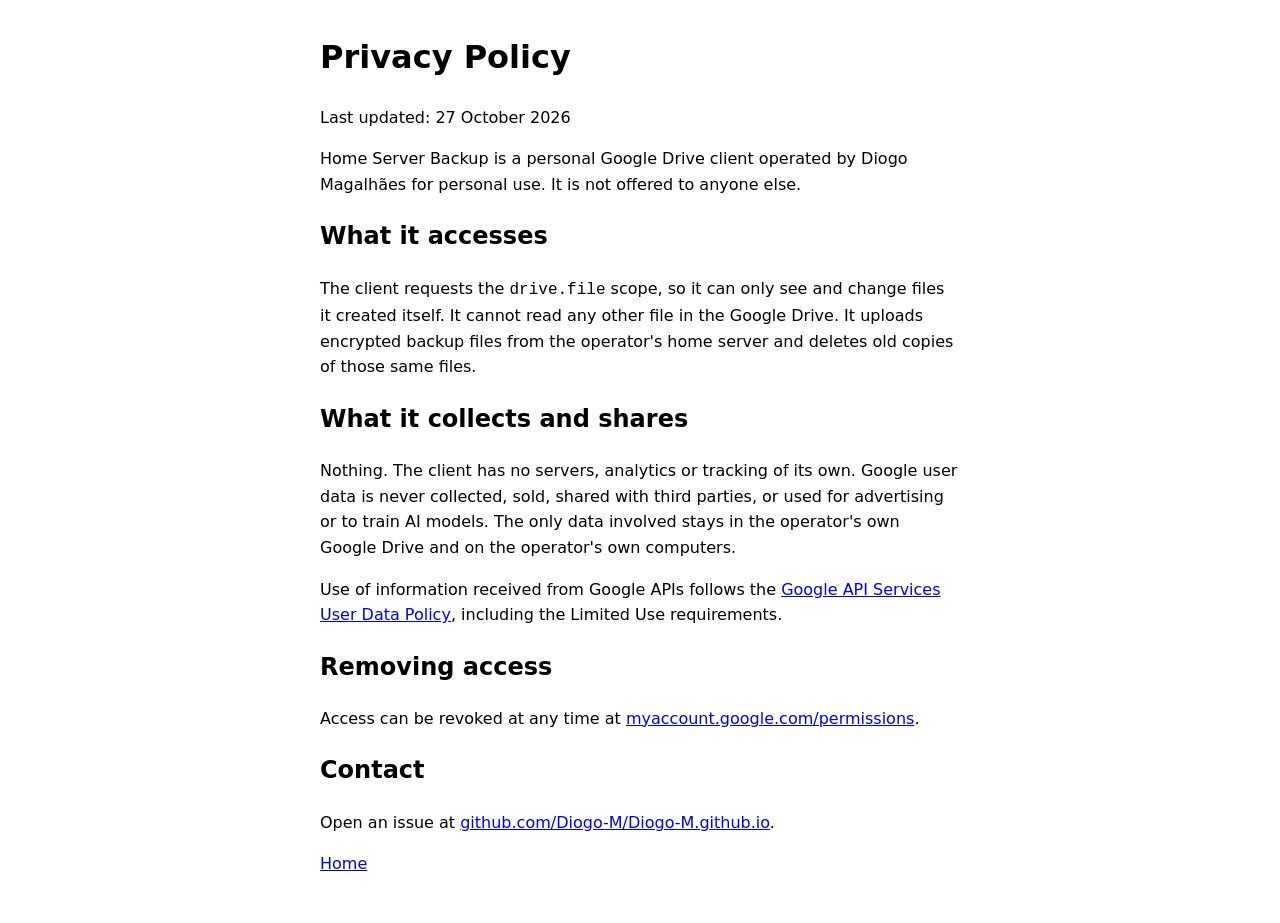
==== privacy.html @ 906d2515 "Add homepage and privacy policy for the Home Server Backup Drive client Co-Authored-By: Claude Opus " ====
<!doctype html>
<html lang="en">
<head>
  <meta charset="utf-8">
  <meta name="viewport" content="width=device-width, initial-scale=1">
  <title>Privacy Policy – Home Server Backup</title>
  <link rel="stylesheet" href="styles.css">
</head>
<body>
  <main>
    <h1>Privacy Policy</h1>
    <p>Last updated: 27 October 2026</p>

    <p>
      Home Server Backup is a personal Google Drive client operated by
      Diogo Magalhães for personal use. It is not offered to anyone else.
    </p>

    <h2>What it accesses</h2>
    <p>
      The client requests the <code>drive.file</code> scope, so it can only see and
      change files it created itself. It cannot read any other file in the Google Drive.
      It uploads encrypted backup files from the operator's home server and deletes
      old copies of those same files.
    </p>

    <h2>What it collects and shares</h2>
    <p>
      Nothing. The client has no servers, analytics or tracking of its own. Google
      user data is never collected, sold, shared with third parties, or used for
      advertising or to train AI models. The only data involved stays in the
      operator's own Google Drive and on the operator's own computers.
    </p>
    <p>
      Use of information received from Google APIs follows the
      <a href="https://developers.google.com/terms/api-services-user-data-policy">Google API Services User Data Policy</a>,
      including the Limited Use requirements.
    </p>

    <h2>Removing access</h2>
    <p>
      Access can be revoked at any time at
      <a href="https://myaccount.google.com/permissions">myaccount.google.com/permissions</a>.
    </p>

    <h2>Contact</h2>
    <p>
      Open an issue at
      <a href="https://github.com/Diogo-M/Diogo-M.github.io/issues">github.com/Diogo-M/Diogo-M.github.io</a>.
    </p>

    <p><a href="./">Home</a></p>
  </main>
</body>
</html>
---- styles.css ----
:root {
  color-scheme: light dark;
}

body {
  margin: 0;
  font: 16px/1.6 system-ui, sans-serif;
}

main {
  max-width: 40rem;
  margin: 0 auto;
  padding: 2rem 1rem;
}

h1 {
  margin-top: 0;
}
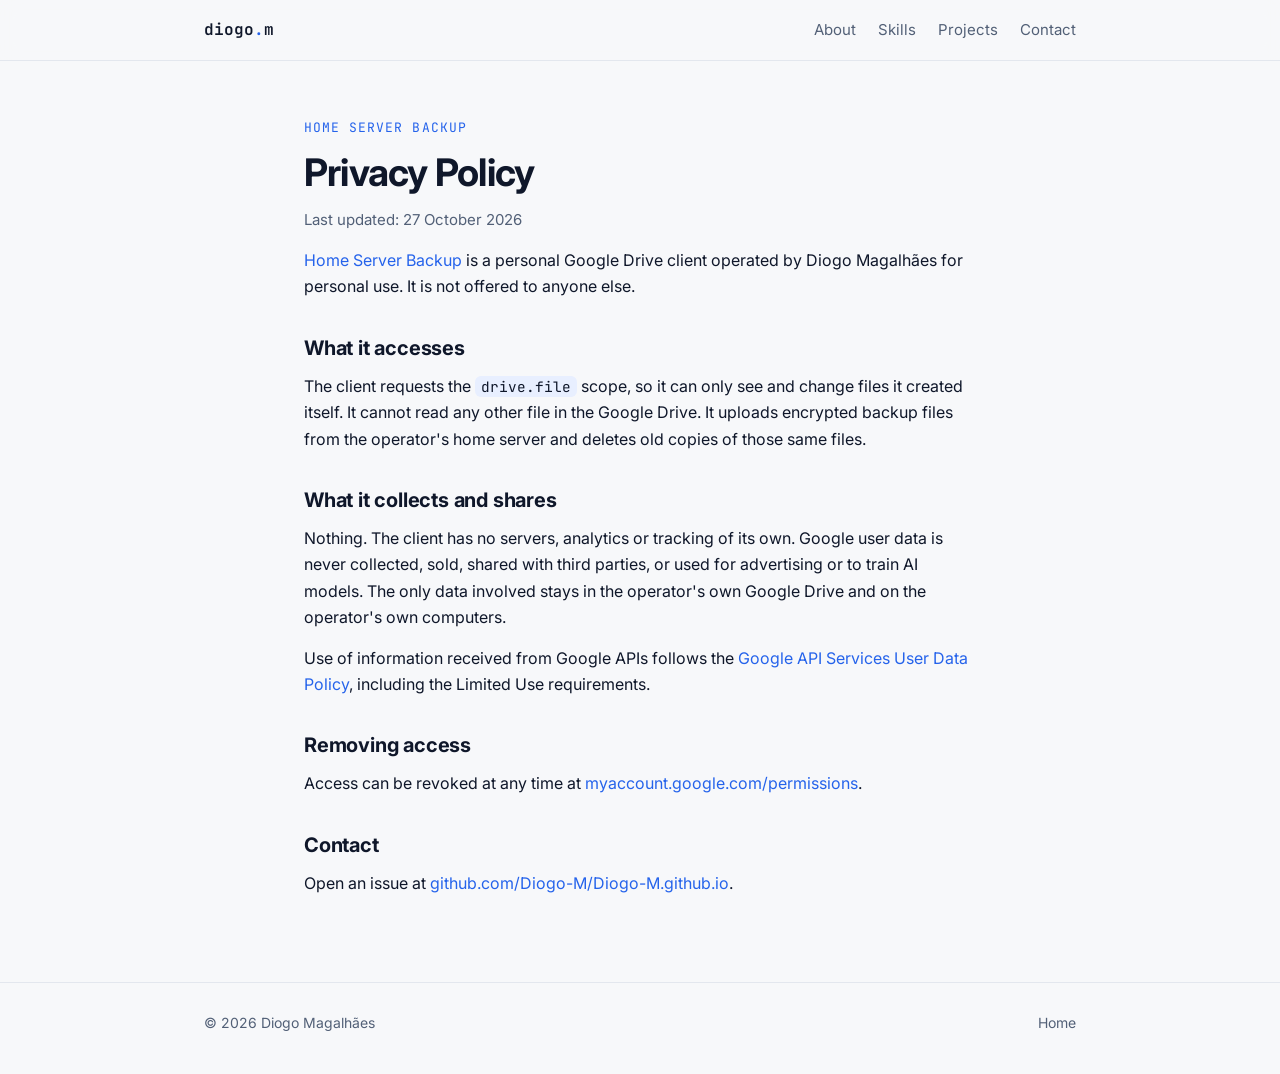
==== commit 2a9372a8: "Turn the homepage into my personal site Keeps the Home Server Backup project card and privacy policy" ====
--- a/privacy.html
+++ b/privacy.html
@@ -3,17 +3,34 @@
 <head>
   <meta charset="utf-8">
   <meta name="viewport" content="width=device-width, initial-scale=1">
-  <title>Privacy Policy – Home Server Backup</title>
+  <title>Privacy Policy · Home Server Backup</title>
+  <link rel="icon" href="assets/favicon.svg" type="image/svg+xml">
+  <link rel="preconnect" href="https://fonts.googleapis.com">
+  <link rel="preconnect" href="https://fonts.gstatic.com" crossorigin>
+  <link rel="stylesheet" href="https://fonts.googleapis.com/css2?family=Inter:wght@400;500;600;700&family=JetBrains+Mono:wght@400;500;600&display=swap">
   <link rel="stylesheet" href="styles.css">
 </head>
 <body>
-  <main>
+  <header class="site-header">
+    <div class="wrap">
+      <a class="brand" href="./">diogo<span>.</span>m</a>
+      <nav class="nav" aria-label="Sections">
+        <a href="./#about">About</a>
+        <a href="./#skills">Skills</a>
+        <a href="./#projects">Projects</a>
+        <a href="./#contact">Contact</a>
+      </nav>
+    </div>
+  </header>
+
+  <main class="wrap doc">
+    <p class="section-label">Home Server Backup</p>
     <h1>Privacy Policy</h1>
-    <p>Last updated: 27 October 2026</p>
+    <p class="updated">Last updated: 27 October 2026</p>
 
     <p>
-      Home Server Backup is a personal Google Drive client operated by
-      Diogo Magalhães for personal use. It is not offered to anyone else.
+      <a href="./#home-server-backup">Home Server Backup</a> is a personal Google Drive client
+      operated by Diogo Magalhães for personal use. It is not offered to anyone else.
     </p>
 
     <h2>What it accesses</h2>
@@ -48,8 +65,13 @@
       Open an issue at
       <a href="https://github.com/Diogo-M/Diogo-M.github.io/issues">github.com/Diogo-M/Diogo-M.github.io</a>.
     </p>
+  </main>
 
-    <p><a href="./">Home</a></p>
-  </main>
+  <footer class="site-footer">
+    <div class="wrap">
+      <span>© 2026 Diogo Magalhães</span>
+      <a href="./">Home</a>
+    </div>
+  </footer>
 </body>
 </html>
--- a/styles.css
+++ b/styles.css
@@ -1,18 +1,483 @@
 :root {
-  color-scheme: light dark;
+  --bg: #f7f8fa;
+  --surface: #ffffff;
+  --text: #0f172a;
+  --muted: #526077;
+  --border: #e3e7ee;
+  --accent: #2563eb;
+  --accent-soft: #e8efff;
+  --shadow: 0 1px 2px rgb(15 23 42 / 0.04), 0 8px 24px rgb(15 23 42 / 0.06);
+  --mono: "JetBrains Mono", ui-monospace, SFMono-Regular, Consolas, monospace;
+  --sans: "Inter", system-ui, -apple-system, "Segoe UI", sans-serif;
+  color-scheme: light;
+}
+
+@media (prefers-color-scheme: dark) {
+  :root {
+    --bg: #0b1020;
+    --surface: #121a2e;
+    --text: #e6ebf5;
+    --muted: #96a3bb;
+    --border: #233050;
+    --accent: #6ea0ff;
+    --accent-soft: #18264a;
+    --shadow: 0 1px 2px rgb(0 0 0 / 0.3), 0 8px 24px rgb(0 0 0 / 0.25);
+    color-scheme: dark;
+  }
+}
+
+* {
+  box-sizing: border-box;
+}
+
+html {
+  scroll-behavior: smooth;
 }
 
 body {
   margin: 0;
-  font: 16px/1.6 system-ui, sans-serif;
-}
-
-main {
-  max-width: 40rem;
+  background: var(--bg);
+  color: var(--text);
+  font: 16px/1.65 var(--sans);
+  -webkit-font-smoothing: antialiased;
+}
+
+a {
+  color: var(--accent);
+  text-decoration: none;
+}
+
+a:hover {
+  text-decoration: underline;
+}
+
+.wrap {
+  max-width: 920px;
   margin: 0 auto;
-  padding: 2rem 1rem;
+  padding: 0 24px;
+}
+
+/* Header */
+
+.site-header {
+  position: sticky;
+  top: 0;
+  z-index: 10;
+  background: color-mix(in srgb, var(--bg) 85%, transparent);
+  backdrop-filter: blur(10px);
+  border-bottom: 1px solid var(--border);
+}
+
+.site-header .wrap {
+  display: flex;
+  align-items: center;
+  justify-content: space-between;
+  height: 60px;
+}
+
+.brand {
+  font-family: var(--mono);
+  font-weight: 600;
+  color: var(--text);
+}
+
+.brand span {
+  color: var(--accent);
+}
+
+.nav {
+  display: flex;
+  gap: 22px;
+  font-size: 15px;
+}
+
+.nav a {
+  color: var(--muted);
+}
+
+.nav a:hover {
+  color: var(--text);
+  text-decoration: none;
+}
+
+/* Hero */
+
+.hero {
+  padding: 88px 0 72px;
+}
+
+.hero .wrap {
+  display: grid;
+  grid-template-columns: auto 1fr;
+  gap: 40px;
+  align-items: center;
+}
+
+.avatar {
+  width: 168px;
+  height: 168px;
+  border-radius: 50%;
+  border: 4px solid var(--surface);
+  box-shadow: var(--shadow), 0 0 0 1px var(--border);
+}
+
+.eyebrow {
+  font-family: var(--mono);
+  font-size: 14px;
+  color: var(--accent);
+  margin: 0 0 8px;
 }
 
 h1 {
-  margin-top: 0;
-}
+  font-size: clamp(36px, 6vw, 52px);
+  line-height: 1.1;
+  letter-spacing: -0.02em;
+  margin: 0 0 14px;
+}
+
+.lead {
+  font-size: 19px;
+  color: var(--muted);
+  margin: 0 0 22px;
+  max-width: 34em;
+}
+
+.meta {
+  display: flex;
+  flex-wrap: wrap;
+  gap: 8px 18px;
+  color: var(--muted);
+  font-size: 15px;
+  margin-bottom: 26px;
+}
+
+.meta span {
+  display: inline-flex;
+  align-items: center;
+  gap: 6px;
+}
+
+.actions {
+  display: flex;
+  flex-wrap: wrap;
+  gap: 10px;
+}
+
+.btn {
+  display: inline-flex;
+  align-items: center;
+  gap: 8px;
+  padding: 10px 16px;
+  border-radius: 10px;
+  border: 1px solid var(--border);
+  background: var(--surface);
+  color: var(--text);
+  font-weight: 500;
+  font-size: 15px;
+  transition: border-color 0.15s, transform 0.15s;
+}
+
+.btn:hover {
+  border-color: var(--accent);
+  text-decoration: none;
+  transform: translateY(-1px);
+}
+
+.btn.primary {
+  background: var(--accent);
+  border-color: var(--accent);
+  color: #fff;
+}
+
+@media (prefers-color-scheme: dark) {
+  .btn.primary {
+    color: #0b1020;
+  }
+}
+
+.icon {
+  width: 18px;
+  height: 18px;
+  flex: none;
+  fill: none;
+  stroke: currentColor;
+  stroke-width: 2;
+  stroke-linecap: round;
+  stroke-linejoin: round;
+}
+
+/* Sections */
+
+section {
+  padding: 56px 0;
+  border-top: 1px solid var(--border);
+}
+
+.section-label {
+  font-family: var(--mono);
+  font-size: 13px;
+  text-transform: uppercase;
+  letter-spacing: 0.08em;
+  color: var(--accent);
+  margin: 0 0 6px;
+}
+
+h2 {
+  font-size: 28px;
+  letter-spacing: -0.01em;
+  margin: 0 0 24px;
+}
+
+.about {
+  display: grid;
+  grid-template-columns: 1.4fr 1fr;
+  gap: 40px;
+}
+
+.about p {
+  margin: 0 0 14px;
+}
+
+.facts {
+  list-style: none;
+  margin: 0;
+  padding: 20px 22px;
+  background: var(--surface);
+  border: 1px solid var(--border);
+  border-radius: 14px;
+  box-shadow: var(--shadow);
+}
+
+.facts li {
+  padding: 8px 0;
+  border-bottom: 1px dashed var(--border);
+  font-size: 15px;
+}
+
+.facts li:last-child {
+  border-bottom: 0;
+}
+
+.facts strong {
+  display: block;
+  font-family: var(--mono);
+  font-size: 12px;
+  font-weight: 500;
+  color: var(--muted);
+  text-transform: uppercase;
+  letter-spacing: 0.06em;
+}
+
+/* Skills */
+
+.skills {
+  display: grid;
+  grid-template-columns: repeat(3, 1fr);
+  gap: 16px;
+}
+
+.skill-group {
+  background: var(--surface);
+  border: 1px solid var(--border);
+  border-radius: 14px;
+  padding: 18px 20px;
+}
+
+.skill-group h3 {
+  font-size: 15px;
+  margin: 0 0 12px;
+}
+
+.chips {
+  display: flex;
+  flex-wrap: wrap;
+  gap: 8px;
+  margin: 0;
+  padding: 0;
+  list-style: none;
+}
+
+.chips li {
+  font-family: var(--mono);
+  font-size: 13px;
+  padding: 4px 10px;
+  border-radius: 999px;
+  background: var(--accent-soft);
+  color: var(--text);
+}
+
+/* Projects */
+
+.projects {
+  display: grid;
+  grid-template-columns: repeat(2, 1fr);
+  gap: 18px;
+}
+
+.card {
+  display: flex;
+  flex-direction: column;
+  background: var(--surface);
+  border: 1px solid var(--border);
+  border-radius: 16px;
+  padding: 24px;
+  box-shadow: var(--shadow);
+}
+
+.card-head {
+  display: flex;
+  align-items: center;
+  gap: 14px;
+  margin-bottom: 12px;
+}
+
+.card-head img {
+  width: 44px;
+  height: 44px;
+  border-radius: 10px;
+}
+
+.card h3 {
+  font-size: 19px;
+  margin: 0;
+}
+
+.card .kind {
+  font-size: 13px;
+  color: var(--muted);
+}
+
+.card p {
+  margin: 0 0 14px;
+  color: var(--muted);
+}
+
+.card ul.points {
+  margin: 0 0 18px;
+  padding-left: 18px;
+  font-size: 15px;
+}
+
+.card ul.points li {
+  margin-bottom: 4px;
+}
+
+.card .chips {
+  margin-top: auto;
+}
+
+.card .links {
+  display: flex;
+  gap: 16px;
+  margin-top: 16px;
+  font-size: 15px;
+  font-weight: 500;
+}
+
+/* Contact */
+
+.contact {
+  text-align: center;
+}
+
+.contact p {
+  color: var(--muted);
+  max-width: 32em;
+  margin: 0 auto 24px;
+}
+
+.contact .actions {
+  justify-content: center;
+}
+
+/* Footer */
+
+.site-footer {
+  border-top: 1px solid var(--border);
+  padding: 28px 0 40px;
+  font-size: 14px;
+  color: var(--muted);
+}
+
+.site-footer .wrap {
+  display: flex;
+  flex-wrap: wrap;
+  justify-content: space-between;
+  gap: 8px;
+}
+
+.site-footer a {
+  color: var(--muted);
+}
+
+/* Policy page */
+
+.doc {
+  max-width: 720px;
+  padding: 56px 24px 72px;
+}
+
+.doc h1 {
+  font-size: 38px;
+}
+
+.doc h2 {
+  font-size: 20px;
+  margin: 32px 0 8px;
+}
+
+.doc p {
+  margin: 0 0 14px;
+}
+
+.doc .updated {
+  color: var(--muted);
+  font-size: 15px;
+}
+
+code {
+  font-family: var(--mono);
+  font-size: 0.9em;
+  padding: 1px 6px;
+  border-radius: 6px;
+  background: var(--accent-soft);
+}
+
+/* Small screens */
+
+@media (max-width: 760px) {
+  .nav {
+    display: none;
+  }
+
+  .hero {
+    padding: 56px 0 48px;
+  }
+
+  .hero .wrap {
+    grid-template-columns: 1fr;
+    gap: 24px;
+  }
+
+  .avatar {
+    width: 112px;
+    height: 112px;
+  }
+
+  .about,
+  .projects {
+    grid-template-columns: 1fr;
+  }
+
+  .skills {
+    grid-template-columns: 1fr;
+  }
+
+  section {
+    padding: 44px 0;
+  }
+
+  .wrap {
+    padding: 0 16px;
+  }
+}
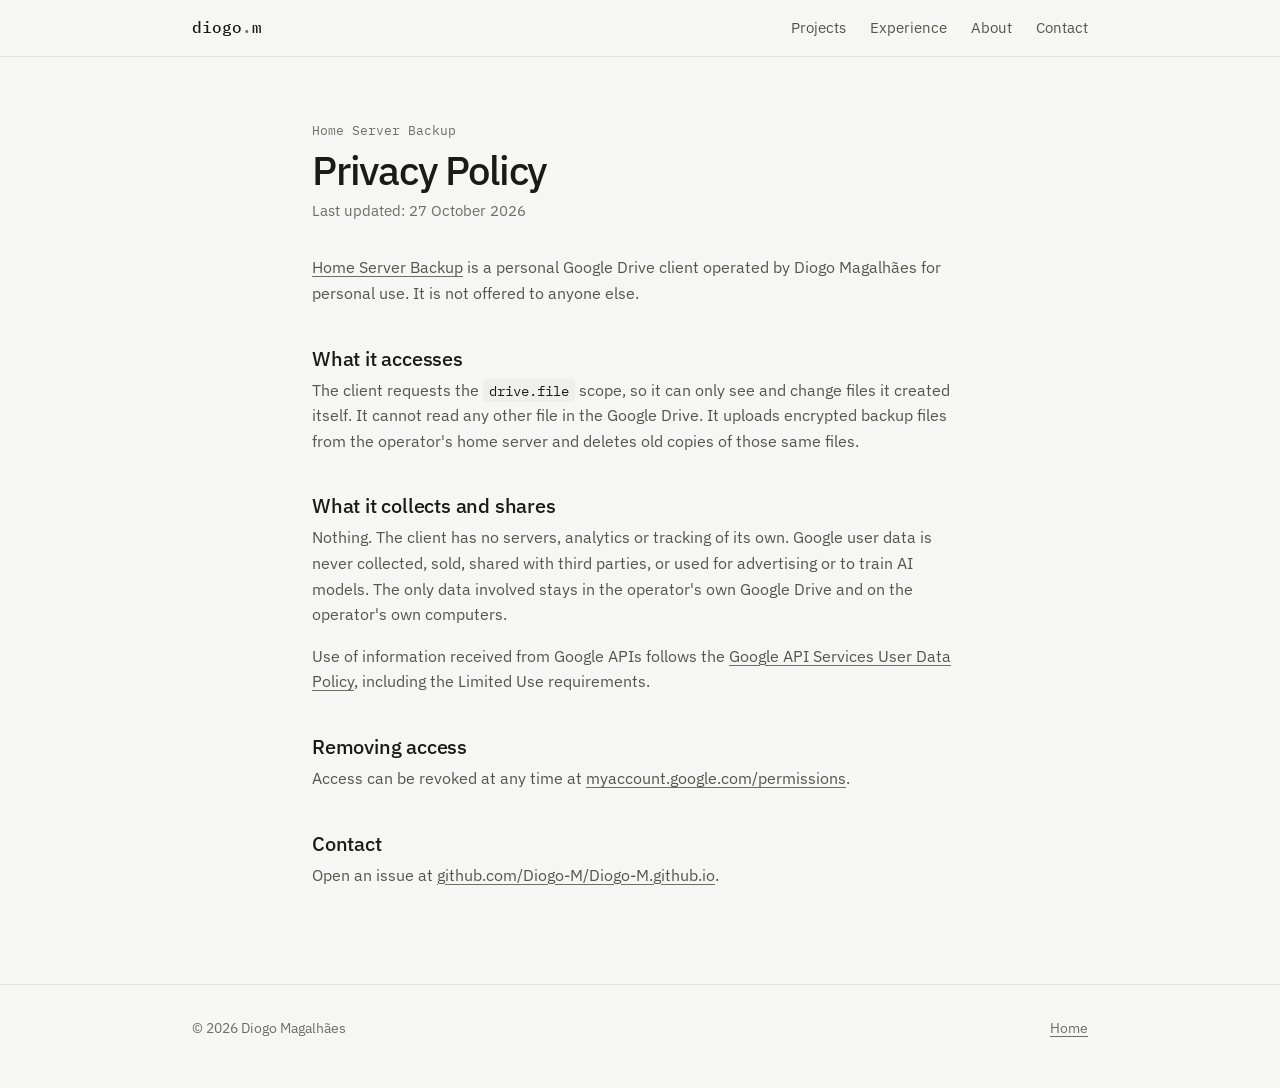
==== commit 1a8a9a54: "Redesign the homepage and add work experience Projects come first, each with a preview, followed by " ====
--- a/privacy.html
+++ b/privacy.html
@@ -2,12 +2,12 @@
 <html lang="en">
 <head>
   <meta charset="utf-8">
-  <meta name="viewport" content="width=device-width, initial-scale=1">
+  <meta name="viewport" content="width=device-width, initial-scale=1, viewport-fit=cover">
   <title>Privacy Policy · Home Server Backup</title>
   <link rel="icon" href="assets/favicon.svg" type="image/svg+xml">
   <link rel="preconnect" href="https://fonts.googleapis.com">
   <link rel="preconnect" href="https://fonts.gstatic.com" crossorigin>
-  <link rel="stylesheet" href="https://fonts.googleapis.com/css2?family=Inter:wght@400;500;600;700&family=JetBrains+Mono:wght@400;500;600&display=swap">
+  <link rel="stylesheet" href="https://fonts.googleapis.com/css2?family=IBM+Plex+Mono:wght@400;500&family=IBM+Plex+Sans:wght@400;500&display=swap">
   <link rel="stylesheet" href="styles.css">
 </head>
 <body>
@@ -15,16 +15,16 @@
     <div class="wrap">
       <a class="brand" href="./">diogo<span>.</span>m</a>
       <nav class="nav" aria-label="Sections">
+        <a href="./#projects">Projects</a>
+        <a href="./#experience">Experience</a>
         <a href="./#about">About</a>
-        <a href="./#skills">Skills</a>
-        <a href="./#projects">Projects</a>
         <a href="./#contact">Contact</a>
       </nav>
     </div>
   </header>
 
   <main class="wrap doc">
-    <p class="section-label">Home Server Backup</p>
+    <p class="kicker">Home Server Backup</p>
     <h1>Privacy Policy</h1>
     <p class="updated">Last updated: 27 October 2026</p>
 
--- a/styles.css
+++ b/styles.css
@@ -1,29 +1,55 @@
+/* Workbench: one left-aligned column, a quiet steel ramp, garage-paint yellow only where something is live or filled in.
+   Signature: mono key + value log lines (nightly run, the phone form, tools). */
 :root {
-  --bg: #f7f8fa;
+  --bg: #f6f6f4;
   --surface: #ffffff;
-  --text: #0f172a;
-  --muted: #526077;
-  --border: #e3e7ee;
-  --accent: #2563eb;
-  --accent-soft: #e8efff;
-  --shadow: 0 1px 2px rgb(15 23 42 / 0.04), 0 8px 24px rgb(15 23 42 / 0.06);
-  --mono: "JetBrains Mono", ui-monospace, SFMono-Regular, Consolas, monospace;
-  --sans: "Inter", system-ui, -apple-system, "Segoe UI", sans-serif;
-  color-scheme: light;
+  --raised: #efefeb;
+  --text: #1a1a18;
+  --text-2: #55554f;
+  --muted: #6e6e67;
+  --line: rgb(26 26 24 / 0.09);
+  --paint: #f2b531;
+  --paint-ink: #85560a;
+  --on-paint: #1a1a18;
+  --on-text: #ffffff;
+  --shadow: 0 1px 2px rgb(0 0 0 / 0.04), 0 8px 24px rgb(0 0 0 / 0.05);
+  --sans: "IBM Plex Sans", system-ui, -apple-system, "Segoe UI", sans-serif;
+  --mono: "IBM Plex Mono", ui-monospace, Consolas, monospace;
+  --ease: cubic-bezier(0.22, 1, 0.36, 1);
 }
 
 @media (prefers-color-scheme: dark) {
-  :root {
-    --bg: #0b1020;
-    --surface: #121a2e;
-    --text: #e6ebf5;
-    --muted: #96a3bb;
-    --border: #233050;
-    --accent: #6ea0ff;
-    --accent-soft: #18264a;
-    --shadow: 0 1px 2px rgb(0 0 0 / 0.3), 0 8px 24px rgb(0 0 0 / 0.25);
+  :root:not([data-theme="light"]) {
+    --bg: #141413;
+    --surface: #1b1b19;
+    --raised: #252522;
+    --text: #ededea;
+    --text-2: #a8a8a1;
+    --muted: #8c8c85;
+    --line: rgb(237 237 234 / 0.08);
+    --paint: #f2b531;
+    --paint-ink: #f2b531;
+    --on-paint: #1a1a18;
+    --on-text: #141413;
+    --shadow: none;
     color-scheme: dark;
   }
+}
+
+:root[data-theme="dark"] {
+  --bg: #141413;
+  --surface: #1b1b19;
+  --raised: #252522;
+  --text: #ededea;
+  --text-2: #a8a8a1;
+  --muted: #8c8c85;
+  --line: rgb(237 237 234 / 0.08);
+  --paint: #f2b531;
+  --paint-ink: #f2b531;
+  --on-paint: #1a1a18;
+  --on-text: #141413;
+  --shadow: none;
+  color-scheme: dark;
 }
 
 * {
@@ -34,367 +60,657 @@
   scroll-behavior: smooth;
 }
 
+@media (prefers-reduced-motion: reduce) {
+  html {
+    scroll-behavior: auto;
+  }
+}
+
 body {
   margin: 0;
   background: var(--bg);
   color: var(--text);
-  font: 16px/1.65 var(--sans);
+  font: 16px/1.6 var(--sans);
   -webkit-font-smoothing: antialiased;
 }
 
+body::before {
+  content: "";
+  position: fixed;
+  inset: 0 0 auto;
+  height: env(safe-area-inset-top, 0px);
+  z-index: 10;
+  background: var(--bg);
+}
+
 a {
-  color: var(--accent);
-  text-decoration: none;
+  color: inherit;
+  text-decoration: underline;
+  text-decoration-color: var(--muted);
+  text-decoration-thickness: 1px;
+  text-underline-offset: 3px;
+  transition: text-decoration-color 150ms var(--ease), color 150ms var(--ease);
 }
 
 a:hover {
-  text-decoration: underline;
+  text-decoration-color: var(--paint);
+}
+
+a:focus-visible,
+button:focus-visible {
+  outline: 2px solid var(--paint);
+  outline-offset: 2px;
+  border-radius: 4px;
+}
+
+h1,
+h2,
+h3 {
+  font-weight: 500;
+  text-wrap: balance;
 }
 
 .wrap {
-  max-width: 920px;
+  max-width: 960px;
   margin: 0 auto;
-  padding: 0 24px;
-}
-
-/* Header */
-
-.site-header {
-  position: sticky;
-  top: 0;
-  z-index: 10;
-  background: color-mix(in srgb, var(--bg) 85%, transparent);
-  backdrop-filter: blur(10px);
-  border-bottom: 1px solid var(--border);
-}
-
-.site-header .wrap {
-  display: flex;
-  align-items: center;
-  justify-content: space-between;
-  height: 60px;
-}
-
-.brand {
-  font-family: var(--mono);
-  font-weight: 600;
-  color: var(--text);
-}
-
-.brand span {
-  color: var(--accent);
-}
-
-.nav {
-  display: flex;
-  gap: 22px;
-  font-size: 15px;
-}
-
-.nav a {
-  color: var(--muted);
-}
-
-.nav a:hover {
-  color: var(--text);
-  text-decoration: none;
-}
-
-/* Hero */
-
-.hero {
-  padding: 88px 0 72px;
-}
-
-.hero .wrap {
-  display: grid;
-  grid-template-columns: auto 1fr;
-  gap: 40px;
-  align-items: center;
-}
-
-.avatar {
-  width: 168px;
-  height: 168px;
-  border-radius: 50%;
-  border: 4px solid var(--surface);
-  box-shadow: var(--shadow), 0 0 0 1px var(--border);
-}
-
-.eyebrow {
-  font-family: var(--mono);
-  font-size: 14px;
-  color: var(--accent);
-  margin: 0 0 8px;
-}
-
-h1 {
-  font-size: clamp(36px, 6vw, 52px);
-  line-height: 1.1;
-  letter-spacing: -0.02em;
-  margin: 0 0 14px;
-}
-
-.lead {
-  font-size: 19px;
-  color: var(--muted);
-  margin: 0 0 22px;
-  max-width: 34em;
-}
-
-.meta {
-  display: flex;
-  flex-wrap: wrap;
-  gap: 8px 18px;
-  color: var(--muted);
-  font-size: 15px;
-  margin-bottom: 26px;
-}
-
-.meta span {
-  display: inline-flex;
-  align-items: center;
-  gap: 6px;
-}
-
-.actions {
-  display: flex;
-  flex-wrap: wrap;
-  gap: 10px;
-}
-
-.btn {
-  display: inline-flex;
-  align-items: center;
-  gap: 8px;
-  padding: 10px 16px;
-  border-radius: 10px;
-  border: 1px solid var(--border);
-  background: var(--surface);
-  color: var(--text);
-  font-weight: 500;
-  font-size: 15px;
-  transition: border-color 0.15s, transform 0.15s;
-}
-
-.btn:hover {
-  border-color: var(--accent);
-  text-decoration: none;
-  transform: translateY(-1px);
-}
-
-.btn.primary {
-  background: var(--accent);
-  border-color: var(--accent);
-  color: #fff;
-}
-
-@media (prefers-color-scheme: dark) {
-  .btn.primary {
-    color: #0b1020;
-  }
+  padding-left: max(32px, env(safe-area-inset-left, 0px));
+  padding-right: max(32px, env(safe-area-inset-right, 0px));
 }
 
 .icon {
-  width: 18px;
-  height: 18px;
+  width: 16px;
+  height: 16px;
   flex: none;
   fill: none;
   stroke: currentColor;
-  stroke-width: 2;
+  stroke-width: 1.5;
   stroke-linecap: round;
   stroke-linejoin: round;
 }
 
+/* Header */
+
+.site-header {
+  position: sticky;
+  top: env(safe-area-inset-top, 0px);
+  z-index: 10;
+  background: var(--bg);
+  border-bottom: 1px solid var(--line);
+}
+
+.site-header .wrap {
+  display: flex;
+  align-items: center;
+  justify-content: space-between;
+  height: 56px;
+}
+
+.brand {
+  font-family: var(--mono);
+  font-weight: 500;
+  font-size: 16px;
+  text-decoration: none;
+}
+
+.brand span {
+  color: var(--muted);
+}
+
+.nav {
+  display: flex;
+  align-items: center;
+  gap: 24px;
+  font-size: 15px;
+}
+
+.nav a {
+  color: var(--text-2);
+  text-decoration: none;
+}
+
+.nav a:hover {
+  color: var(--text);
+}
+
+.nav-gh {
+  display: inline-flex;
+}
+
+.nav-gh .icon {
+  width: 18px;
+  height: 18px;
+}
+
+/* Hero */
+
+.hero {
+  padding-block: 96px 64px;
+}
+
+.hero-id {
+  display: flex;
+  align-items: center;
+  gap: 16px;
+  margin-bottom: 32px;
+}
+
+.avatar {
+  width: 56px;
+  height: 56px;
+  border-radius: 50%;
+  outline: 1px solid var(--line);
+}
+
+.meta {
+  display: flex;
+  flex-direction: column;
+  gap: 0;
+  font-size: 14px;
+  color: var(--text-2);
+}
+
+.meta span {
+  display: inline-flex;
+  align-items: center;
+  gap: 8px;
+}
+
+.meta .icon {
+  color: var(--muted);
+}
+
+h1 {
+  font-size: clamp(40px, 7vw, 64px);
+  line-height: 1.04;
+  letter-spacing: -0.03em;
+  margin: 0 0 20px;
+}
+
+.lead {
+  font-size: 20px;
+  line-height: 1.5;
+  color: var(--text-2);
+  max-width: 34rem;
+  margin: 0 0 32px;
+}
+
+.actions {
+  display: flex;
+  flex-wrap: wrap;
+  align-items: center;
+  gap: 12px;
+}
+
+.btn {
+  display: inline-flex;
+  align-items: center;
+  gap: 8px;
+  height: 44px;
+  padding-inline: 20px;
+  border-radius: 10px;
+  font-weight: 500;
+  font-size: 15px;
+  text-decoration: none;
+  transition: background-color 150ms var(--ease), transform 120ms var(--ease);
+}
+
+.btn.primary {
+  background: var(--text);
+  color: var(--on-text);
+}
+
+.btn.primary:hover {
+  background: var(--text-2);
+}
+
+.btn:active,
+.copy:active {
+  transform: scale(0.98);
+}
+
+.email {
+  display: inline-flex;
+  align-items: center;
+  gap: 8px;
+  height: 44px;
+  padding-inline: 16px 4px;
+  border: 1px solid var(--line);
+  border-radius: 10px;
+  background: var(--surface);
+  font-size: 15px;
+  min-width: 0;
+  max-width: 100%;
+}
+
+.email > .icon {
+  color: var(--muted);
+}
+
+.email-text {
+  font-family: var(--mono);
+  font-size: 14px;
+  user-select: all;
+  overflow: hidden;
+  text-overflow: ellipsis;
+  white-space: nowrap;
+  min-width: 0;
+}
+
+.copy {
+  display: inline-flex;
+  align-items: center;
+  gap: 4px;
+  height: 36px;
+  padding-inline: 12px;
+  border: 0;
+  border-radius: 6px;
+  background: var(--raised);
+  color: var(--text-2);
+  font: inherit;
+  font-size: 13px;
+  cursor: pointer;
+  flex: none;
+  transition: background-color 150ms var(--ease), color 150ms var(--ease);
+}
+
+.copy:hover {
+  color: var(--text);
+}
+
 /* Sections */
 
 section {
-  padding: 56px 0;
-  border-top: 1px solid var(--border);
-}
-
-.section-label {
-  font-family: var(--mono);
-  font-size: 13px;
-  text-transform: uppercase;
-  letter-spacing: 0.08em;
-  color: var(--accent);
-  margin: 0 0 6px;
+  padding-block: 64px;
+  border-top: 1px solid var(--line);
 }
 
 h2 {
   font-size: 28px;
+  line-height: 1.15;
   letter-spacing: -0.01em;
-  margin: 0 0 24px;
-}
+  margin: 0 0 32px;
+}
+
+/* Projects */
+
+.projects {
+  display: grid;
+  grid-template-columns: repeat(2, minmax(0, 1fr));
+  gap: 16px;
+}
+
+.project {
+  display: flex;
+  flex-direction: column;
+  gap: 16px;
+  padding: 24px;
+  background: var(--surface);
+  border: 1px solid var(--line);
+  border-radius: 16px;
+  min-width: 0;
+}
+
+.project.featured {
+  grid-column: 1 / -1;
+  display: grid;
+  grid-template-columns: minmax(0, 1fr) 272px;
+  gap: 48px;
+  align-items: center;
+  padding: 32px;
+}
+
+.project-text {
+  display: flex;
+  flex-direction: column;
+  gap: 16px;
+  min-width: 0;
+}
+
+.card-head {
+  display: flex;
+  align-items: center;
+  gap: 12px;
+}
+
+.card-head img {
+  width: 40px;
+  height: 40px;
+  border-radius: 8px;
+}
+
+.featured .card-head img {
+  width: 56px;
+  height: 56px;
+  border-radius: 12px;
+}
+
+.project h3 {
+  font-size: 20px;
+  line-height: 1.3;
+  margin: 0;
+}
+
+.kind {
+  display: flex;
+  flex-wrap: wrap;
+  align-items: center;
+  column-gap: 4px;
+  font-size: 13px;
+  color: var(--muted);
+}
+
+.status {
+  display: inline-flex;
+  align-items: center;
+  gap: 8px;
+  color: var(--text-2);
+}
+
+.dot {
+  width: 8px;
+  height: 8px;
+  border-radius: 50%;
+  background: var(--paint);
+}
+
+.project p {
+  margin: 0;
+  color: var(--text-2);
+}
+
+.points {
+  margin: 0;
+  padding-left: 20px;
+  display: flex;
+  flex-direction: column;
+  gap: 8px;
+  font-size: 15px;
+}
+
+.points li::marker {
+  color: var(--muted);
+}
+
+.project .stack {
+  margin-top: auto;
+  padding-top: 4px;
+  font-family: var(--mono);
+  font-size: 13px;
+  color: var(--muted);
+}
+
+.project .small {
+  font-size: 14px;
+}
+
+.more {
+  font-weight: 500;
+  font-size: 15px;
+}
+
+/* Phone: the Duck Garage moment */
+
+.phone {
+  margin: 0;
+  justify-self: center;
+  width: 100%;
+  max-width: 272px;
+}
+
+.phone-screen {
+  display: flex;
+  flex-direction: column;
+  gap: 12px;
+  padding: 16px;
+  border: 8px solid #1a1a18;
+  border-radius: 32px;
+  background: var(--bg);
+  box-shadow: var(--shadow);
+}
+
+.say {
+  display: flex;
+  align-items: flex-start;
+  gap: 8px;
+  padding: 12px;
+  border-radius: 8px;
+  background: var(--raised);
+  font-size: 14px;
+  line-height: 1.45;
+}
+
+.say .icon {
+  margin-top: 2px;
+  color: var(--paint-ink);
+}
+
+.form-title {
+  font-weight: 500;
+  font-size: 15px;
+  padding-top: 4px;
+}
+
+.form {
+  margin: 0;
+  border: 1px solid var(--line);
+  border-radius: 8px;
+  background: var(--surface);
+}
+
+.form div {
+  display: flex;
+  justify-content: space-between;
+  gap: 12px;
+  height: 36px;
+  align-items: center;
+  padding-inline: 12px;
+  border-bottom: 1px solid var(--line);
+  font-size: 14px;
+}
+
+.form div:last-child {
+  border-bottom: 0;
+}
+
+.form dt {
+  font-family: var(--mono);
+  font-size: 12px;
+  color: var(--muted);
+}
+
+.form dd {
+  margin: 0;
+  font-family: var(--mono);
+  font-variant-numeric: tabular-nums;
+}
+
+.save {
+  display: flex;
+  align-items: center;
+  justify-content: center;
+  height: 40px;
+  border-radius: 8px;
+  background: var(--paint);
+  color: var(--on-paint);
+  font-weight: 500;
+  font-size: 14px;
+}
+
+.phone figcaption {
+  margin-top: 12px;
+  text-align: center;
+  font-size: 13px;
+  color: var(--muted);
+}
+
+/* Nightly run: the home server moment */
+
+.run {
+  list-style: none;
+  margin: 0;
+  padding: 12px 16px;
+  border-radius: 8px;
+  background: var(--raised);
+  font-size: 14px;
+  display: flex;
+  flex-direction: column;
+  gap: 4px;
+}
+
+.run li {
+  display: grid;
+  grid-template-columns: 72px minmax(0, 1fr);
+  gap: 8px;
+}
+
+.run span {
+  font-family: var(--mono);
+  font-size: 13px;
+  line-height: 22px;
+  color: var(--text);
+}
+
+.run li::before {
+  content: none;
+}
+
+/* Experience: dates in a mono column, like the run log */
+
+.jobs {
+  list-style: none;
+  margin: 0;
+  padding: 0;
+  display: flex;
+  flex-direction: column;
+}
+
+.job {
+  display: grid;
+  grid-template-columns: 160px minmax(0, 1fr);
+  gap: 24px;
+  padding-block: 24px;
+  border-top: 1px solid var(--line);
+}
+
+.job:first-child {
+  border-top: 0;
+  padding-top: 0;
+}
+
+.when {
+  font-family: var(--mono);
+  font-size: 13px;
+  line-height: 26px;
+  color: var(--muted);
+  font-variant-numeric: tabular-nums;
+}
+
+.job-body {
+  display: flex;
+  flex-direction: column;
+  gap: 12px;
+  min-width: 0;
+}
+
+.job h3 {
+  font-size: 17px;
+  line-height: 26px;
+  margin: 0;
+}
+
+.org {
+  font-weight: 400;
+  color: var(--text-2);
+  margin-left: 4px;
+}
+
+.job p {
+  margin: 0;
+  color: var(--text-2);
+}
+
+.job .stack {
+  font-family: var(--mono);
+  font-size: 13px;
+  color: var(--muted);
+}
+
+h3.sub {
+  font-size: 17px;
+  margin: 40px 0 8px;
+}
+
+.jobs.compact .job {
+  padding-block: 12px;
+}
+
+.jobs.compact .job:first-child {
+  border-top: 1px solid var(--line);
+  padding-top: 12px;
+}
+
+.jobs.compact .when {
+  line-height: 24px;
+}
+
+.jobs.compact p {
+  font-size: 15px;
+}
+
+.role {
+  color: var(--text);
+  font-weight: 500;
+  margin-right: 8px;
+}
+
+/* About */
 
 .about {
   display: grid;
-  grid-template-columns: 1.4fr 1fr;
-  gap: 40px;
-}
-
-.about p {
-  margin: 0 0 14px;
-}
-
-.facts {
-  list-style: none;
-  margin: 0;
-  padding: 20px 22px;
-  background: var(--surface);
-  border: 1px solid var(--border);
-  border-radius: 14px;
-  box-shadow: var(--shadow);
-}
-
-.facts li {
-  padding: 8px 0;
-  border-bottom: 1px dashed var(--border);
+  grid-template-columns: minmax(0, 1.3fr) minmax(0, 1fr);
+  gap: 48px;
+}
+
+.about-text p {
+  margin: 0 0 16px;
+  max-width: 36em;
+}
+
+.about-text p:last-child {
+  margin-bottom: 0;
+}
+
+.tools {
+  margin: 0;
+  display: flex;
+  flex-direction: column;
+  gap: 16px;
+}
+
+.tools dt {
+  font-family: var(--mono);
+  font-size: 12px;
+  color: var(--muted);
+}
+
+.tools dd {
+  margin: 0;
   font-size: 15px;
 }
 
-.facts li:last-child {
-  border-bottom: 0;
-}
-
-.facts strong {
-  display: block;
-  font-family: var(--mono);
-  font-size: 12px;
-  font-weight: 500;
-  color: var(--muted);
-  text-transform: uppercase;
-  letter-spacing: 0.06em;
-}
-
-/* Skills */
-
-.skills {
-  display: grid;
-  grid-template-columns: repeat(3, 1fr);
-  gap: 16px;
-}
-
-.skill-group {
-  background: var(--surface);
-  border: 1px solid var(--border);
-  border-radius: 14px;
-  padding: 18px 20px;
-}
-
-.skill-group h3 {
-  font-size: 15px;
-  margin: 0 0 12px;
-}
-
-.chips {
-  display: flex;
-  flex-wrap: wrap;
-  gap: 8px;
-  margin: 0;
-  padding: 0;
-  list-style: none;
-}
-
-.chips li {
-  font-family: var(--mono);
-  font-size: 13px;
-  padding: 4px 10px;
-  border-radius: 999px;
-  background: var(--accent-soft);
-  color: var(--text);
-}
-
-/* Projects */
-
-.projects {
-  display: grid;
-  grid-template-columns: repeat(2, 1fr);
-  gap: 18px;
-}
-
-.card {
-  display: flex;
-  flex-direction: column;
-  background: var(--surface);
-  border: 1px solid var(--border);
-  border-radius: 16px;
-  padding: 24px;
-  box-shadow: var(--shadow);
-}
-
-.card-head {
-  display: flex;
-  align-items: center;
-  gap: 14px;
-  margin-bottom: 12px;
-}
-
-.card-head img {
-  width: 44px;
-  height: 44px;
-  border-radius: 10px;
-}
-
-.card h3 {
-  font-size: 19px;
-  margin: 0;
-}
-
-.card .kind {
-  font-size: 13px;
-  color: var(--muted);
-}
-
-.card p {
-  margin: 0 0 14px;
-  color: var(--muted);
-}
-
-.card ul.points {
-  margin: 0 0 18px;
-  padding-left: 18px;
-  font-size: 15px;
-}
-
-.card ul.points li {
-  margin-bottom: 4px;
-}
-
-.card .chips {
-  margin-top: auto;
-}
-
-.card .links {
-  display: flex;
-  gap: 16px;
-  margin-top: 16px;
-  font-size: 15px;
-  font-weight: 500;
-}
-
 /* Contact */
 
-.contact {
-  text-align: center;
-}
-
 .contact p {
-  color: var(--muted);
-  max-width: 32em;
-  margin: 0 auto 24px;
-}
-
-.contact .actions {
-  justify-content: center;
+  color: var(--text-2);
+  max-width: 34rem;
+  margin: -16px 0 32px;
 }
 
 /* Footer */
 
 .site-footer {
-  border-top: 1px solid var(--border);
-  padding: 28px 0 40px;
+  border-top: 1px solid var(--line);
+  padding-block: 32px 48px;
   font-size: 14px;
   color: var(--muted);
 }
@@ -406,78 +722,103 @@
   gap: 8px;
 }
 
-.site-footer a {
-  color: var(--muted);
-}
-
-/* Policy page */
+.footer-links {
+  display: flex;
+  gap: 16px;
+}
+
+/* Small screens */
+
+@media (max-width: 760px) {
+  .wrap {
+    padding-left: max(16px, env(safe-area-inset-left, 0px));
+    padding-right: max(16px, env(safe-area-inset-right, 0px));
+  }
+
+  .nav {
+    gap: 16px;
+  }
+
+  .hero {
+    padding-block: 48px 48px;
+  }
+
+  .lead {
+    font-size: 18px;
+  }
+
+  section {
+    padding-block: 48px;
+  }
+
+  .projects,
+  .about {
+    grid-template-columns: minmax(0, 1fr);
+  }
+
+  .project.featured {
+    grid-template-columns: minmax(0, 1fr);
+    gap: 32px;
+    padding: 24px;
+  }
+
+  .about {
+    gap: 32px;
+  }
+
+  .job {
+    grid-template-columns: minmax(0, 1fr);
+    gap: 4px;
+  }
+}
+
+@media (max-width: 480px) {
+  .nav a[href="#about"],
+  .nav a[href="#contact"] {
+    display: none;
+  }
+}
+
+/* Privacy policy page */
 
 .doc {
   max-width: 720px;
-  padding: 56px 24px 72px;
+  padding-block: 64px 80px;
+}
+
+.doc .kicker {
+  font-family: var(--mono);
+  font-size: 13px;
+  color: var(--muted);
+  margin: 0 0 8px;
 }
 
 .doc h1 {
-  font-size: 38px;
+  font-size: clamp(32px, 6vw, 40px);
+  margin-bottom: 8px;
 }
 
 .doc h2 {
   font-size: 20px;
-  margin: 32px 0 8px;
+  margin: 40px 0 8px;
 }
 
 .doc p {
-  margin: 0 0 14px;
+  margin: 0 0 16px;
+  color: var(--text-2);
 }
 
 .doc .updated {
   color: var(--muted);
   font-size: 15px;
+  margin-bottom: 32px;
 }
 
 code {
   font-family: var(--mono);
   font-size: 0.9em;
-  padding: 1px 6px;
-  border-radius: 6px;
-  background: var(--accent-soft);
-}
-
-/* Small screens */
-
-@media (max-width: 760px) {
-  .nav {
-    display: none;
-  }
-
-  .hero {
-    padding: 56px 0 48px;
-  }
-
-  .hero .wrap {
-    grid-template-columns: 1fr;
-    gap: 24px;
-  }
-
-  .avatar {
-    width: 112px;
-    height: 112px;
-  }
-
-  .about,
-  .projects {
-    grid-template-columns: 1fr;
-  }
-
-  .skills {
-    grid-template-columns: 1fr;
-  }
-
-  section {
-    padding: 44px 0;
-  }
-
-  .wrap {
-    padding: 0 16px;
-  }
-}
+  padding: 2px 6px;
+  border-radius: 4px;
+  background: var(--raised);
+  color: var(--text);
+}
